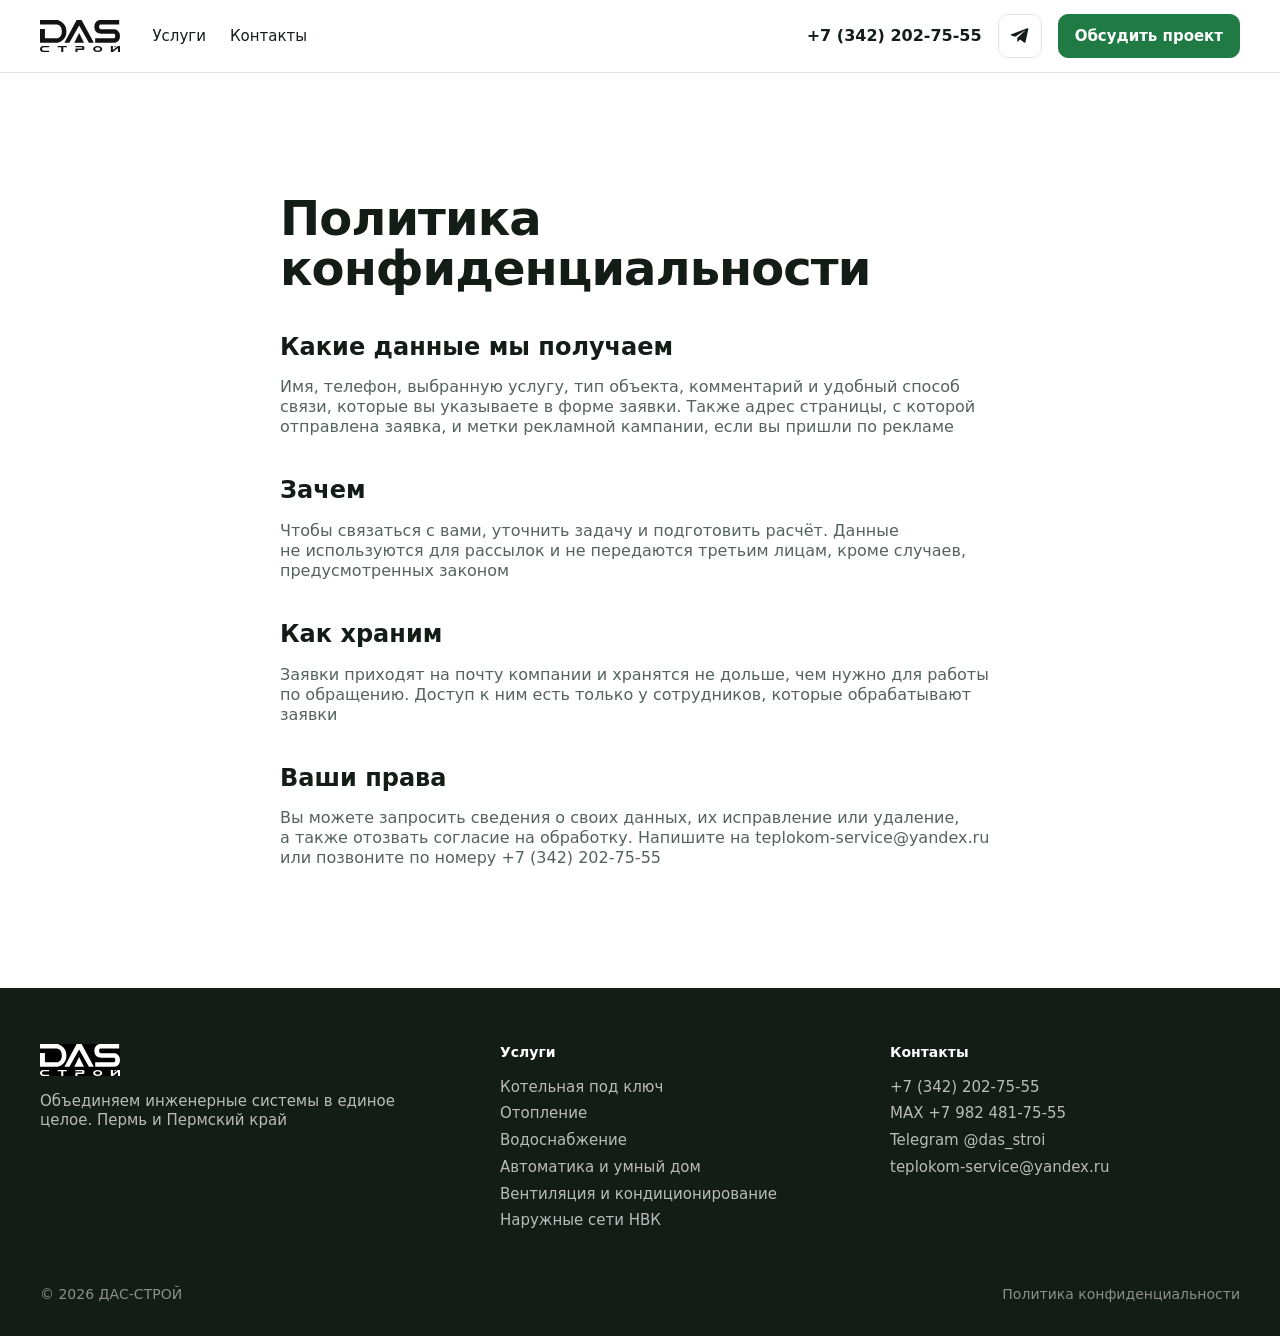
==== privacy/index.html @ c8a81f57 "Главная по ТЗ 2 и шесть страниц направлений, форма заявки, политика конфиденциальности" ====
<!doctype html>
<html lang="ru">
<head>
<meta charset="utf-8">
<meta name="viewport" content="width=device-width, initial-scale=1">
<meta name="robots" content="noindex, nofollow">
<meta http-equiv="Content-Security-Policy" content="default-src 'self'; script-src 'self'; style-src 'self' https://fonts.googleapis.com; font-src https://fonts.gstatic.com; img-src 'self' data:; connect-src 'self'; form-action 'self'; base-uri 'self'; object-src 'none'">
<meta name="referrer" content="strict-origin-when-cross-origin">
<title>Политика конфиденциальности: ДАС-СТРОЙ</title>
<meta name="description" content="Как ДАС-СТРОЙ обрабатывает персональные данные из заявок на сайте">
<link rel="canonical" href="https://das-stroi.ru/privacy/">
<meta property="og:type" content="website">
<meta property="og:site_name" content="ДАС-СТРОЙ">
<meta property="og:locale" content="ru_RU">
<meta property="og:title" content="Политика конфиденциальности: ДАС-СТРОЙ">
<meta property="og:description" content="Как ДАС-СТРОЙ обрабатывает персональные данные из заявок на сайте">
<meta property="og:url" content="https://das-stroi.ru/privacy/">
<meta property="og:image" content="https://das-stroi.ru/og.jpg">
<meta property="og:image:width" content="1200">
<meta property="og:image:height" content="630">
<meta property="og:image:alt" content="ДАС-СТРОЙ: Объединяем инженерные системы в единое целое">
<meta name="twitter:card" content="summary_large_image">
<link rel="icon" href="../favicon.svg" type="image/svg+xml">
<link rel="preconnect" href="https://fonts.googleapis.com">
<link rel="preconnect" href="https://fonts.gstatic.com" crossorigin>
<link rel="stylesheet" href="https://fonts.googleapis.com/css2?family=Manrope:wght@400;500;600;700&display=swap">
<link rel="stylesheet" href="../assets/style.css?v=mwm0owv3">
<script type="application/ld+json">{"@context":"https://schema.org","@graph":[{"@type":"HomeAndConstructionBusiness","@id":"https://das-stroi.ru/#org","name":"ДАС-СТРОЙ","url":"https://das-stroi.ru/","logo":"https://das-stroi.ru/LogonoFields2.svg","image":"https://das-stroi.ru/og.jpg","telephone":"+73422027555","email":"teplokom-service@yandex.ru","areaServed":"Пермский край","address":{"@type":"PostalAddress","addressLocality":"Пермь","addressCountry":"RU"},"sameAs":["https://t.me/das_stroi","https://t.me/das_stroi_perm"]}]}</script>
<script src="../assets/main.js?v=mwm0owv3" defer></script>
</head>
<body><header class="hdr">
  <div class="wrap hdr-in">
    <a class="logo" href="../" aria-label="ДАС-СТРОЙ, на главную"><img src="../LogonoFields2.svg" alt="ДАС-СТРОЙ" width="80" height="32"></a>
    <nav class="nav" aria-label="Основное меню"><a href="../#services">Услуги</a><a href="../#contacts">Контакты</a></nav>
    <div class="hdr-r">
      <a class="hdr-ph" href="tel:+73422027555">+7 (342) 202-75-55</a>
      <a class="ico hdr-tg" href="https://t.me/das_stroi" target="_blank" rel="noopener noreferrer" aria-label="Написать в Telegram"><svg viewBox="0 0 24 24" fill="currentColor" aria-hidden="true"><path d="M21.9 4.3 18.7 19c-.2 1-.9 1.3-1.8.8l-4.9-3.6-2.4 2.3c-.3.3-.5.5-1 .5l.3-5 9.1-8.2c.4-.4-.1-.6-.6-.2L6.3 13 1.5 11.5c-1-.3-1-1 .2-1.5L20.6 2.8c.9-.3 1.6.2 1.3 1.5z"/></svg></a>
      <a class="btn btn-p" href="../#contacts">Обсудить проект</a>
      <a class="ico burger-call burger" href="tel:+73422027555" aria-label="Позвонить +7 (342) 202-75-55"><svg viewBox="0 0 24 24" fill="none" stroke="currentColor" stroke-width="1.75" stroke-linecap="round" stroke-linejoin="round" aria-hidden="true"><path d="M22 16.9v3a2 2 0 0 1-2.2 2 19.8 19.8 0 0 1-8.6-3 19.5 19.5 0 0 1-6-6A19.8 19.8 0 0 1 2.1 4.2 2 2 0 0 1 4.1 2h3a2 2 0 0 1 2 1.7c.1 1 .4 1.9.7 2.8a2 2 0 0 1-.5 2.1L8.1 9.9a16 16 0 0 0 6 6l1.3-1.3a2 2 0 0 1 2.1-.4c.9.3 1.8.6 2.8.7a2 2 0 0 1 1.7 2z"/></svg></a>
      <button class="ico burger" type="button" aria-label="Открыть меню" aria-expanded="false" aria-controls="mm" data-mm-open><svg viewBox="0 0 24 24" fill="none" stroke="currentColor" stroke-width="1.75" stroke-linecap="round" aria-hidden="true"><path d="M4 7h16M4 12h16M4 17h16"/></svg></button>
    </div>
  </div>
</header>
<div class="mm" id="mm" aria-hidden="true" inert role="dialog" aria-label="Меню">
  <div class="mm-top"><a class="logo" href="../"><img src="../LogonoFields2.svg" alt="ДАС-СТРОЙ" width="80" height="32"></a><button class="ico" type="button" aria-label="Закрыть меню" data-mm-close><svg viewBox="0 0 24 24" fill="none" stroke="currentColor" stroke-width="1.75" stroke-linecap="round" aria-hidden="true"><path d="M6 6l12 12M18 6 6 18"/></svg></button></div>
  <nav class="mm-list" aria-label="Меню">
    <a href="../#services" data-mm-close>Услуги</a>
    <a class="sub" href="../uslugi/kotelnaya/" data-mm-close>Котельная под ключ</a>
    <a class="sub" href="../uslugi/otoplenie/" data-mm-close>Отопление</a>
    <a class="sub" href="../uslugi/vodosnabzhenie/" data-mm-close>Водоснабжение</a>
    <a class="sub" href="../uslugi/avtomatika/" data-mm-close>Автоматика и умный дом</a>
    <a class="sub" href="../uslugi/ventilyaciya/" data-mm-close>Вентиляция и кондиционирование</a>
    <a class="sub" href="../uslugi/naruzhnye-seti/" data-mm-close>Наружные сети НВК</a>
    <a href="../#contacts" data-mm-close>Контакты</a>
  </nav>
  <div class="mm-foot"><a class="btn btn-p" href="../#contacts" data-mm-close>Обсудить проект</a><a class="btn btn-s" href="tel:+73422027555"><svg viewBox="0 0 24 24" fill="none" stroke="currentColor" stroke-width="1.75" stroke-linecap="round" stroke-linejoin="round" aria-hidden="true"><path d="M22 16.9v3a2 2 0 0 1-2.2 2 19.8 19.8 0 0 1-8.6-3 19.5 19.5 0 0 1-6-6A19.8 19.8 0 0 1 2.1 4.2 2 2 0 0 1 4.1 2h3a2 2 0 0 1 2 1.7c.1 1 .4 1.9.7 2.8a2 2 0 0 1-.5 2.1L8.1 9.9a16 16 0 0 0 6 6l1.3-1.3a2 2 0 0 1 2.1-.4c.9.3 1.8.6 2.8.7a2 2 0 0 1 1.7 2z"/></svg>+7 (342) 202-75-55</a></div>
</div>
<main>
<section class="sec">
  <div class="wrap doc">
    <h1 class="h2">Политика конфиденциальности</h1>
    <h2>Какие данные мы получаем</h2>
    <p>Имя, телефон, выбранную услугу, тип объекта, комментарий и удобный способ связи, которые вы указываете в форме заявки. Также адрес страницы, с которой отправлена заявка, и метки рекламной кампании, если вы пришли по рекламе</p>
    <h2>Зачем</h2>
    <p>Чтобы связаться с вами, уточнить задачу и подготовить расчёт. Данные не используются для рассылок и не передаются третьим лицам, кроме случаев, предусмотренных законом</p>
    <h2>Как храним</h2>
    <p>Заявки приходят на почту компании и хранятся не дольше, чем нужно для работы по обращению. Доступ к ним есть только у сотрудников, которые обрабатывают заявки</p>
    <h2>Ваши права</h2>
    <p>Вы можете запросить сведения о своих данных, их исправление или удаление, а также отозвать согласие на обработку. Напишите на teplokom-service@yandex.ru или позвоните по номеру +7 (342) 202-75-55</p>
  </div>
</section>
</main>
<footer class="ftr">
  <div class="wrap">
    <div class="ftr-g">
      <div><a class="logo" href="../"><img src="../LogonoFields1.svg" alt="ДАС-СТРОЙ" width="80" height="32"></a><p>Объединяем инженерные системы в единое целое. Пермь и Пермский край</p></div>
      <div><h4>Услуги</h4><ul><li><a href="../uslugi/kotelnaya/">Котельная под ключ</a></li><li><a href="../uslugi/otoplenie/">Отопление</a></li><li><a href="../uslugi/vodosnabzhenie/">Водоснабжение</a></li><li><a href="../uslugi/avtomatika/">Автоматика и умный дом</a></li><li><a href="../uslugi/ventilyaciya/">Вентиляция и кондиционирование</a></li><li><a href="../uslugi/naruzhnye-seti/">Наружные сети НВК</a></li></ul></div>
      <div><h4>Контакты</h4><ul>
        <li><a href="tel:+73422027555">+7 (342) 202-75-55</a></li>
        <li><a href="tel:+79824817555">MAX +7 982 481-75-55</a></li>
        <li><a href="https://t.me/das_stroi" target="_blank" rel="noopener noreferrer">Telegram @das_stroi</a></li>
        <li><a href="mailto:teplokom-service@yandex.ru">teplokom-service@yandex.ru</a></li>
      </ul></div>
    </div>
    <div class="ftr-b"><span>© 2026 ДАС-СТРОЙ</span><a href="../privacy/">Политика конфиденциальности</a></div>
  </div>
</footer>
</body>
</html>
---- assets/style.css ----
*,*::before,*::after{box-sizing:border-box;margin:0;padding:0}
:root{
  --green:#1F7A43;--green-d:#17603A;--green-dark:#0F3D22;--orange:#C9640F;
  --ink:#141C18;--muted:#56635C;--line:#DDE4E0;--bg:#fff;--bg2:#F2F5F3;
  --gut:24px;--max:1600px;--hdr:64px;--r:16px;--vh:8px;
}
@media(min-width:768px){:root{--gut:40px;--hdr:72px}}
@media(min-width:1440px){:root{--gut:80px}}
html{overflow-x:clip;-webkit-text-size-adjust:100%;scroll-padding-top:calc(var(--hdr) + 16px)}
body{font:400 16px/1.25 Manrope,system-ui,sans-serif;color:var(--ink);background:var(--bg);overflow-x:clip;-webkit-font-smoothing:antialiased}
a{color:inherit;text-decoration:none;-webkit-tap-highlight-color:transparent}
img,svg{display:block;max-width:100%}
button,input,select,textarea{font:inherit;color:inherit}
button{cursor:pointer;-webkit-tap-highlight-color:transparent}
.wrap{width:100%;max-width:calc(var(--max) + var(--gut)*2);margin-inline:auto;padding-inline:var(--gut)}
.sr{position:absolute;width:1px;height:1px;overflow:hidden;clip:rect(0 0 0 0);white-space:nowrap}
:focus-visible{outline:2px solid var(--green);outline-offset:2px}

/* кнопки */
.btn{display:inline-flex;align-items:center;justify-content:center;gap:8px;height:48px;padding:0 24px;border-radius:10px;border:1.5px solid transparent;font-size:16px;font-weight:600;line-height:1;white-space:nowrap;transition:background-color .3s,color .3s,border-color .3s}
.btn-p{background:var(--green);border-color:var(--green);color:#fff}
.btn-s{background:transparent;border-color:var(--line);color:var(--ink)}
.btn-w{background:#fff;border-color:#fff;color:var(--ink)}
.btn-p:active{background:transparent;color:var(--green)}
.btn-s:active{border-color:var(--green);color:var(--green)}
.btn-w:active{color:var(--green)}
@media(hover:hover){
  .btn-p:hover{background:transparent;color:var(--green)}
  .btn-s:hover{border-color:var(--green);color:var(--green)}
  .btn-w:hover{color:var(--green)}
}
.btn svg{width:20px;height:20px;flex:none}

/* шапка */
.hdr{position:sticky;top:0;z-index:50;background:rgba(255,255,255,.92);-webkit-backdrop-filter:blur(12px);backdrop-filter:blur(12px);border-bottom:1px solid var(--line)}
.hdr-in{display:flex;align-items:center;gap:32px;height:var(--hdr)}
.logo img{height:28px;width:auto}
.nav{display:flex;gap:24px;font-size:15px;font-weight:500}
.nav a{transition:color .3s}
.nav a:active{color:var(--green)}
.hdr-r{display:flex;align-items:center;gap:16px;margin-left:auto}
.hdr-ph{font-size:16px;font-weight:600;transition:color .3s}
.hdr-ph:active{color:var(--green)}
.ico{display:inline-flex;align-items:center;justify-content:center;width:44px;height:44px;border-radius:10px;border:1.5px solid var(--line);color:var(--ink);transition:color .3s,border-color .3s}
.ico svg{width:20px;height:20px}
.ico:active{border-color:var(--green);color:var(--green)}
@media(hover:hover){.nav a:hover,.hdr-ph:hover{color:var(--green)}.ico:hover{border-color:var(--green);color:var(--green)}}
.hdr .btn{height:44px;padding:0 16px;font-size:15px}
.burger{display:none}
@media(min-width:768px){.logo img{height:32px}}
@media(max-width:1023px){.nav,.hdr-ph,.hdr-tg,.hdr .btn{display:none}.burger{display:inline-flex}}

/* мобильное меню */
.mm{position:fixed;inset:0;z-index:60;background:#fff;display:flex;flex-direction:column;height:calc(var(--vh)*100);padding:0 var(--gut) 24px;visibility:hidden;opacity:0;transition:opacity .3s,visibility .3s}
.mm.open{visibility:visible;opacity:1}
.mm-top{display:flex;align-items:center;justify-content:space-between;height:var(--hdr);flex:none}
.mm-list{display:flex;flex-direction:column;margin-top:16px;overflow:auto}
.mm-list a{display:flex;align-items:center;min-height:48px;font-size:18px;font-weight:600}
.mm-list a.sub{font-size:16px;font-weight:500;color:var(--muted);min-height:40px}
.mm-foot{margin-top:auto;display:flex;flex-direction:column;gap:8px;padding-top:24px}
.mm-foot .btn{width:100%}

/* типографика */
.h1{font-size:40px;font-weight:700;line-height:1.05;letter-spacing:-.02em}
.h2{font-size:32px;font-weight:700;line-height:1.1;letter-spacing:-.02em}
.h3{font-size:20px;font-weight:600;line-height:1.15;letter-spacing:-.01em}
.lead{font-size:16px;line-height:1.25;color:var(--muted)}
.eb{font-size:14px;color:var(--muted)}
.txt{color:var(--muted)}
@media(min-width:768px){.h1{font-size:56px;line-height:1.02}.h2{font-size:40px;line-height:1.05}.lead{font-size:18px;line-height:1.33}}
@media(min-width:1280px){.h1{font-size:72px;line-height:1}.h2{font-size:48px}}
@media(min-width:1680px){.h2{font-size:56px}}

/* секции */
.sec{padding-block:60px}
.alt{background:var(--bg2)}
@media(min-width:1024px){.sec{padding-block:120px}}
.sh{margin-bottom:40px;max-width:960px}
.sh .lead{margin-top:24px}
@media(min-width:768px){.hero .lead,.svc-g .lead{margin-top:32px}}
@media(min-width:1024px){.sh{margin-bottom:56px}.sh .lead{margin-top:32px}}

/* первый экран */
.hero{background:var(--bg2);overflow:clip}
.hero-g{display:grid;gap:32px;padding-top:48px}
.hero .eb{margin-bottom:24px}
.hero .lead{margin-top:24px;max-width:720px}
.hero-act{display:flex;flex-wrap:wrap;gap:8px;margin-top:32px}
.facts{display:flex;gap:40px;margin-top:48px;padding-bottom:8px}
.facts b{display:block;font-size:32px;font-weight:700;line-height:1;color:var(--green)}
.facts span{display:block;margin-top:8px;font-size:14px;color:var(--muted)}
.hero-ph{position:relative;height:360px}
.hero-ph img{position:absolute;bottom:0;left:50%;transform:translateX(-50%);height:100%;width:auto;max-width:none}
@media(max-width:767px){.hero-act .btn{width:100%}.facts{gap:24px}}
@media(min-width:1024px){
  .hero-g{grid-template-columns:1.45fr .55fr;align-items:end;padding-top:0}
  .hero-tx{padding-block:96px 120px}
  .hero .lead{margin-top:32px}
  .hero-act{margin-top:40px}
  .facts{margin-top:56px}
  .hero-ph{height:100%;min-height:560px}
}

/* карточки направлений */
.cards{display:grid;gap:16px}
@media(min-width:640px){.cards{grid-template-columns:repeat(2,1fr)}}
@media(min-width:1024px){.cards{grid-template-columns:repeat(3,1fr);gap:24px}}
.card{display:flex;flex-direction:column;border:1px solid var(--line);border-radius:var(--r);padding:8px;background:#fff;transition:border-color .3s}
.card-ph{aspect-ratio:4/3;border-radius:8px;overflow:hidden;background:var(--bg2)}
.card-ph img{width:100%;height:100%;object-fit:cover}
.card-ph.draw{display:flex;align-items:center;justify-content:center;color:var(--green)}
.card-ph.draw svg{width:45%;height:auto}
.card-b{display:flex;flex-direction:column;flex:1;padding:24px 16px 16px}
.card-b .txt{margin-top:16px}
.card-b .btn{margin-top:auto;align-self:flex-start}
.card-b .txt+.btn{margin-top:24px}
.card .btn{pointer-events:none}
.card:active{border-color:var(--green)}
.card:active .btn{border-color:var(--green);color:var(--green)}
@media(hover:hover){.card:hover{border-color:var(--green)}.card:hover .btn{border-color:var(--green);color:var(--green)}}
.card-b .grow{flex:1}

/* плитки: преимущества, этапы, подуслуги */
.tiles{display:grid;gap:16px}
@media(min-width:640px){.tiles{grid-template-columns:repeat(2,1fr)}}
@media(min-width:1024px){.tiles{grid-template-columns:repeat(3,1fr);gap:24px}}
.tile{background:#fff;border-radius:var(--r);padding:24px}
.alt .tile{background:#fff}
.sec:not(.alt) .tile{background:var(--bg2)}
@media(min-width:1024px){.tile{padding:32px}}
.tile .ic{width:28px;height:28px;color:var(--green);margin-bottom:24px}
.tile .txt{margin-top:16px}
.tile .num{display:block;font-size:32px;font-weight:700;line-height:1;color:var(--orange);margin-bottom:24px}
.tile-cta{display:flex;flex-direction:column;justify-content:space-between;gap:24px;background:var(--green-dark)!important;color:#fff}
.tile-cta .txt{color:rgba(255,255,255,.75)}
.tile-cta .btn{align-self:flex-start}

/* проекты */
.proj{display:grid;gap:24px;background:var(--bg2);border-radius:var(--r);padding:32px 24px}
.alt .proj{background:#fff}
.proj .lead{margin-top:24px}
@media(min-width:1024px){.proj{grid-template-columns:1fr auto;align-items:end;padding:56px}}

/* финальный блок с формой */
.cta{background:var(--green-dark);color:#fff}
.cta .lead,.cta .eb{color:rgba(255,255,255,.75)}
.cta-g{display:grid;gap:40px}
@media(min-width:1024px){.cta-g{grid-template-columns:1fr minmax(0,640px);gap:80px;align-items:start}}
.cta .lead{margin-top:24px}
@media(min-width:1024px){.cta .lead{margin-top:32px}}
.ct-list{display:grid;gap:8px;margin-top:40px}
.ct-row{display:flex;flex-direction:column;gap:4px;padding:16px 24px;border-radius:12px;background:rgba(255,255,255,.06);transition:background-color .3s}
.ct-row .l{font-size:14px;color:rgba(255,255,255,.6)}
.ct-row .v{font-size:18px;font-weight:600;word-break:break-word}
a.ct-row:active{background:rgba(255,255,255,.14)}
@media(hover:hover){a.ct-row:hover{background:rgba(255,255,255,.14)}}

.form{background:#fff;color:var(--ink);border-radius:var(--r);padding:32px 24px}
@media(min-width:768px){.form{padding:48px 40px}}
.form .h3{font-size:24px}
.form .sub{margin-top:8px;color:var(--muted)}
.fields{display:grid;gap:16px;margin-top:24px}
@media(min-width:640px){.fields{grid-template-columns:1fr 1fr}.f-wide{grid-column:1/-1}}
.f label,.f .lab{display:block;font-size:14px;font-weight:500;margin-bottom:8px}
.f input,.f select,.f textarea{width:100%;height:48px;padding:0 16px;border:1.5px solid var(--line);border-radius:10px;background:#fff;font-size:16px;transition:border-color .3s}
.f textarea{height:96px;padding:12px 16px;resize:vertical}
.f select{appearance:none;-webkit-appearance:none;background:#fff url("data:image/svg+xml,%3Csvg xmlns='http://www.w3.org/2000/svg' width='20' height='20' fill='none' stroke='%2356635C' stroke-width='1.75'%3E%3Cpath d='m5 8 5 5 5-5'/%3E%3C/svg%3E") no-repeat right 12px center;padding-right:40px}
.f input:focus,.f select:focus,.f textarea:focus{outline:none;border-color:var(--green)}
.f .err{display:none;margin-top:4px;font-size:14px;color:#B3261E}
.f.bad input{border-color:#B3261E}
.f.bad .err{display:block}
fieldset.f{border:0;min-width:0}
.chips{display:flex;flex-wrap:wrap;gap:8px}
.chip{position:relative}
.f .chip input{position:absolute;inset:0;width:100%;height:100%;opacity:0;margin:0;pointer-events:none}
.chip span{display:inline-flex;align-items:center;height:40px;padding:0 16px;border:1.5px solid var(--line);border-radius:10px;font-size:15px;font-weight:500;cursor:pointer;transition:border-color .3s,color .3s}
.chip input:checked+span{border-color:var(--green);color:var(--green)}
.chip input:focus-visible+span{outline:2px solid var(--green);outline-offset:2px}
@media(hover:hover){.chip span:hover{border-color:var(--green)}}
.agree{display:flex;gap:12px;align-items:flex-start;margin-top:24px;font-size:14px;color:var(--muted)}
.agree input{flex:none;width:20px;height:20px;margin-top:0;accent-color:var(--green)}
.agree a{color:var(--green);text-decoration:underline;text-underline-offset:2px}
.agree.bad{color:#B3261E}
.hp{position:absolute;left:-9999px;width:1px;height:1px;overflow:hidden}
.form .btn{width:100%;margin-top:24px}
.form .btn[disabled]{opacity:.6;pointer-events:none}
.status{margin-top:16px;font-size:15px;min-height:0}
.status.ok{color:var(--green)}
.status.fail{color:#B3261E}

/* подвал */
.ftr{background:var(--ink);color:rgba(255,255,255,.7);padding-block:56px 32px;font-size:15px}
.ftr-g{display:grid;gap:40px}
@media(min-width:768px){.ftr-g{grid-template-columns:1.2fr 1fr 1fr}}
.ftr .logo img{height:32px}
.ftr p{margin-top:16px;max-width:360px}
.ftr h4{font-size:14px;font-weight:600;color:#fff;margin-bottom:16px}
.ftr ul{list-style:none;display:grid;gap:8px}
.ftr a{transition:color .3s}
.ftr a:active{color:#fff}
@media(hover:hover){.ftr a:hover{color:#fff}}
.ftr-b{display:flex;flex-wrap:wrap;justify-content:space-between;gap:16px;margin-top:56px;font-size:14px;color:rgba(255,255,255,.5)}

/* страница услуги */
.crumbs{display:flex;flex-wrap:wrap;gap:8px;font-size:14px;color:var(--muted);padding-top:24px}
.crumbs a{transition:color .3s}
@media(hover:hover){.crumbs a:hover{color:var(--green)}}
.svc-hero{background:var(--bg2)}
.svc-g{display:grid;gap:32px;padding-block:32px 60px}
.svc-g .lead{margin-top:24px;max-width:720px}
.svc-ph{border-radius:var(--r);overflow:hidden;aspect-ratio:4/3;background:#fff}
.svc-ph img{width:100%;height:100%;object-fit:cover}
.svc-ph.draw{display:flex;align-items:center;justify-content:center;color:var(--green)}
.svc-ph.draw svg{width:40%}
@media(min-width:1024px){.svc-g{grid-template-columns:1fr 1fr;gap:80px;align-items:center;padding-block:56px 120px}.svc-g .lead{margin-top:32px}}

/* текст политики */
.doc{max-width:800px}
.doc h2{font-size:24px;font-weight:700;line-height:1.15;margin:40px 0 16px}
.doc p,.doc li{color:var(--muted);margin-top:8px}
.doc ul{padding-left:24px}
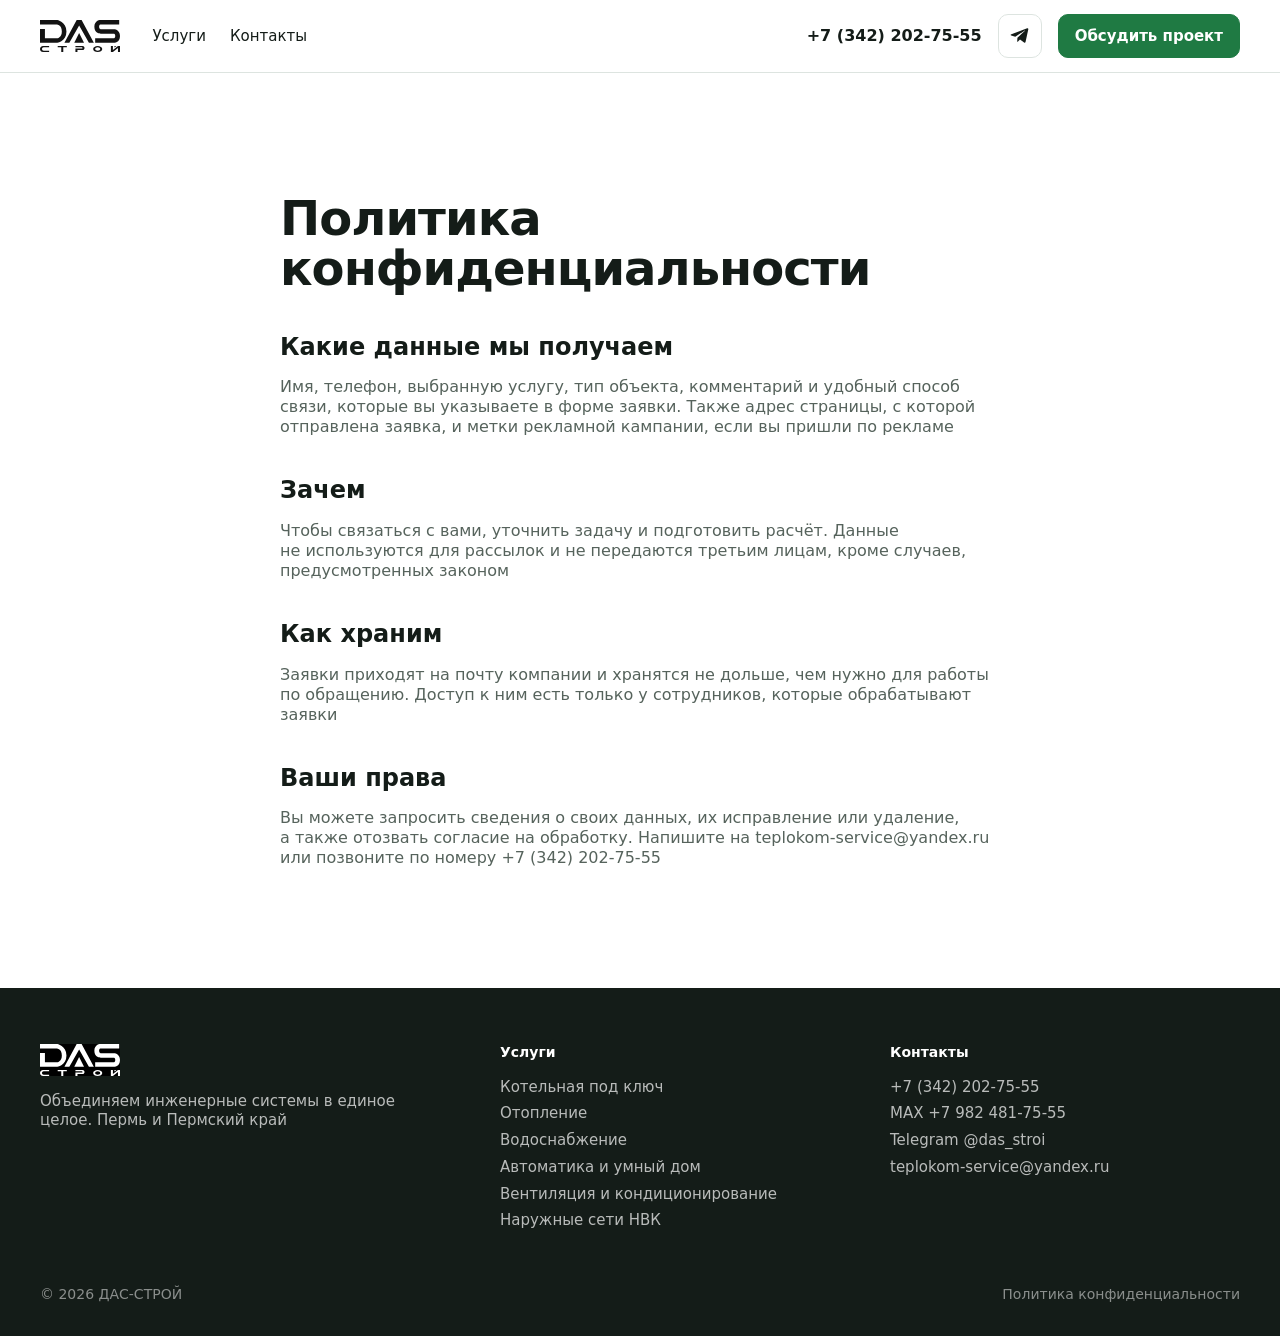
==== commit ae1bedbf: "Первый экран: тёмно-зелёный фон, мастер крупно справа за полосой направлений" ====
--- a/privacy/index.html
+++ b/privacy/index.html
@@ -24,9 +24,9 @@
 <link rel="preconnect" href="https://fonts.googleapis.com">
 <link rel="preconnect" href="https://fonts.gstatic.com" crossorigin>
 <link rel="stylesheet" href="https://fonts.googleapis.com/css2?family=Manrope:wght@400;500;600;700&display=swap">
-<link rel="stylesheet" href="../assets/style.css?v=mwm0owv3">
+<link rel="stylesheet" href="../assets/style.css?v=mwm5mju1">
 <script type="application/ld+json">{"@context":"https://schema.org","@graph":[{"@type":"HomeAndConstructionBusiness","@id":"https://das-stroi.ru/#org","name":"ДАС-СТРОЙ","url":"https://das-stroi.ru/","logo":"https://das-stroi.ru/LogonoFields2.svg","image":"https://das-stroi.ru/og.jpg","telephone":"+73422027555","email":"teplokom-service@yandex.ru","areaServed":"Пермский край","address":{"@type":"PostalAddress","addressLocality":"Пермь","addressCountry":"RU"},"sameAs":["https://t.me/das_stroi","https://t.me/das_stroi_perm"]}]}</script>
-<script src="../assets/main.js?v=mwm0owv3" defer></script>
+<script src="../assets/main.js?v=mwm5mju1" defer></script>
 </head>
 <body><header class="hdr">
   <div class="wrap hdr-in">
--- a/assets/style.css
+++ b/assets/style.css
@@ -41,7 +41,7 @@
 .hdr-r{display:flex;align-items:center;gap:16px;margin-left:auto}
 .hdr-ph{font-size:16px;font-weight:600;transition:color .3s}
 .hdr-ph:active{color:var(--green)}
-.ico{display:inline-flex;align-items:center;justify-content:center;width:44px;height:44px;border-radius:10px;border:1.5px solid var(--line);color:var(--ink);transition:color .3s,border-color .3s}
+.ico{background:#fff;display:inline-flex;align-items:center;justify-content:center;width:44px;height:44px;border-radius:10px;border:1.5px solid var(--line);color:var(--ink);transition:color .3s,border-color .3s}
 .ico svg{width:20px;height:20px}
 .ico:active{border-color:var(--green);color:var(--green)}
 @media(hover:hover){.nav a:hover,.hdr-ph:hover{color:var(--green)}.ico:hover{border-color:var(--green);color:var(--green)}}
@@ -61,85 +61,116 @@
 .mm-foot .btn{width:100%}
 
 /* типографика */
-.h1{font-size:40px;font-weight:700;line-height:1.05;letter-spacing:-.02em}
+.h1{font-size:40px;font-weight:700;line-height:1.05;letter-spacing:-.025em}
 .h2{font-size:32px;font-weight:700;line-height:1.1;letter-spacing:-.02em}
-.h3{font-size:20px;font-weight:600;line-height:1.15;letter-spacing:-.01em}
-.lead{font-size:16px;line-height:1.25;color:var(--muted)}
-.eb{font-size:14px;color:var(--muted)}
-.txt{color:var(--muted)}
-@media(min-width:768px){.h1{font-size:56px;line-height:1.02}.h2{font-size:40px;line-height:1.05}.lead{font-size:18px;line-height:1.33}}
+.h3{font-size:20px;font-weight:600;line-height:1.2;letter-spacing:-.01em}
+.lead{font-size:17px;line-height:1.3;color:var(--muted)}
+.eb{font-size:15px;font-weight:500;color:var(--green)}
+.txt{font-size:16px;line-height:1.25;color:var(--muted)}
+@media(min-width:768px){.h1{font-size:56px;line-height:1.02}.h2{font-size:40px;line-height:1.05}.lead{font-size:19px}.h3{font-size:22px}}
 @media(min-width:1280px){.h1{font-size:72px;line-height:1}.h2{font-size:48px}}
-@media(min-width:1680px){.h2{font-size:56px}}
-
-/* секции */
+@media(min-width:1680px){.h1{font-size:80px}.h2{font-size:56px}}
+
+/* секции: поле 120/60, шапка секции → контент 56/40 */
 .sec{padding-block:60px}
 .alt{background:var(--bg2)}
 @media(min-width:1024px){.sec{padding-block:120px}}
 .sh{margin-bottom:40px;max-width:960px}
 .sh .lead{margin-top:24px}
-@media(min-width:768px){.hero .lead,.svc-g .lead{margin-top:32px}}
-@media(min-width:1024px){.sh{margin-bottom:56px}.sh .lead{margin-top:32px}}
-
-/* первый экран */
-.hero{background:var(--bg2);overflow:clip}
-.hero-g{display:grid;gap:32px;padding-top:48px}
-.hero .eb{margin-bottom:24px}
-.hero .lead{margin-top:24px;max-width:720px}
+@media(min-width:768px){.sh .lead{margin-top:32px}}
+@media(min-width:1024px){.sh{margin-bottom:56px}}
+.sh-row{display:flex;flex-wrap:wrap;align-items:flex-end;justify-content:space-between;gap:24px;max-width:none}
+.sh-row>div{max-width:960px}
+
+/* первый экран: тёмно-зелёный, мастер справа стоит за полосой направлений */
+.hero{position:relative;background:var(--green-dark);color:#fff;overflow:clip;padding-bottom:24px}
+.hero .eb{color:#fff;margin-bottom:24px}
+.hero .lead{color:rgba(255,255,255,.78);margin-top:24px;max-width:640px}
+.hero-g{display:grid;padding-top:40px}
 .hero-act{display:flex;flex-wrap:wrap;gap:8px;margin-top:32px}
-.facts{display:flex;gap:40px;margin-top:48px;padding-bottom:8px}
-.facts b{display:block;font-size:32px;font-weight:700;line-height:1;color:var(--green)}
-.facts span{display:block;margin-top:8px;font-size:14px;color:var(--muted)}
-.hero-ph{position:relative;height:360px}
+.hero-ph{position:relative;height:340px;margin-top:24px;margin-bottom:-56px;pointer-events:none}
 .hero-ph img{position:absolute;bottom:0;left:50%;transform:translateX(-50%);height:100%;width:auto;max-width:none}
-@media(max-width:767px){.hero-act .btn{width:100%}.facts{gap:24px}}
+@media(max-width:767px){.hero-act .btn{width:100%}}
+@media(min-width:768px){.hero .lead{margin-top:32px}.hero-act{margin-top:40px}.hero-ph{height:460px}}
 @media(min-width:1024px){
-  .hero-g{grid-template-columns:1.45fr .55fr;align-items:end;padding-top:0}
-  .hero-tx{padding-block:96px 120px}
-  .hero .lead{margin-top:32px}
-  .hero-act{margin-top:40px}
-  .facts{margin-top:56px}
-  .hero-ph{height:100%;min-height:560px}
-}
-
-/* карточки направлений */
+  .hero{padding-bottom:40px}
+  .hero-g{grid-template-columns:minmax(0,1fr) minmax(0,1fr);align-items:stretch;padding-top:0;min-height:min(calc(var(--vh)*100 - var(--hdr) - 160px),640px)}
+  .hero-tx{position:relative;z-index:1;padding-block:96px 120px;align-self:center}
+  .hero-ph{height:auto;margin:0 0 -56px}
+  .hero-ph img{height:calc(100% - 40px);left:auto;right:0;transform:none}
+}
+@media(min-width:1280px){.hero-g{grid-template-columns:minmax(0,1.3fr) minmax(0,.7fr)}.hero-ph img{right:-40px}}
+@media(min-width:1680px){.hero-g{min-height:min(calc(var(--vh)*100 - var(--hdr) - 160px),760px)}}
+.btn-o{background:transparent;border-color:rgba(255,255,255,.4);color:#fff}
+.btn-o:active{background:#fff;border-color:#fff;color:var(--ink)}
+@media(hover:hover){.btn-o:hover{background:#fff;border-color:#fff;color:var(--ink)}}
+/* полоса направлений внизу первого экрана */
+.dirs{position:relative;z-index:2;display:grid;grid-template-columns:repeat(2,minmax(0,1fr));gap:8px}
+.dirs a{display:flex;align-items:center;gap:12px;min-height:64px;padding:12px 16px;background:#fff;color:var(--ink);border:1px solid #fff;border-radius:12px;font-size:15px;font-weight:600;line-height:1.2;transition:border-color .3s,color .3s}
+.dirs svg{flex:none;width:24px;height:24px;color:var(--green)}
+.dirs a:active{border-color:var(--green);color:var(--green)}
+@media(hover:hover){.dirs a:hover{border-color:var(--green);color:var(--green)}}
+@media(max-width:767px){.dirs a{flex-direction:column;align-items:flex-start;gap:12px;padding:16px;font-size:14px}}
+@media(min-width:768px){.dirs{grid-template-columns:repeat(3,minmax(0,1fr))}}
+@media(min-width:1280px){.dirs{grid-template-columns:repeat(6,minmax(0,1fr))}.dirs a{flex-direction:column;align-items:flex-start;justify-content:space-between;min-height:120px;padding:24px;gap:16px}.dirs svg{width:28px;height:28px}}
+
+/* карточки направлений: фото во всю ширину, текст с полем 24/32 */
 .cards{display:grid;gap:16px}
 @media(min-width:640px){.cards{grid-template-columns:repeat(2,1fr)}}
 @media(min-width:1024px){.cards{grid-template-columns:repeat(3,1fr);gap:24px}}
-.card{display:flex;flex-direction:column;border:1px solid var(--line);border-radius:var(--r);padding:8px;background:#fff;transition:border-color .3s}
-.card-ph{aspect-ratio:4/3;border-radius:8px;overflow:hidden;background:var(--bg2)}
+.card{display:flex;flex-direction:column;border:1px solid var(--line);border-radius:var(--r);overflow:hidden;background:#fff;transition:border-color .3s}
+.card-ph{aspect-ratio:16/10;background:var(--bg2);overflow:hidden}
 .card-ph img{width:100%;height:100%;object-fit:cover}
 .card-ph.draw{display:flex;align-items:center;justify-content:center;color:var(--green)}
-.card-ph.draw svg{width:45%;height:auto}
-.card-b{display:flex;flex-direction:column;flex:1;padding:24px 16px 16px}
+.card-ph.draw svg{width:40%;height:auto}
+.card-b{display:flex;flex-direction:column;flex:1;padding:24px}
+@media(min-width:1024px){.card-b{padding:32px}}
 .card-b .txt{margin-top:16px}
-.card-b .btn{margin-top:auto;align-self:flex-start}
-.card-b .txt+.btn{margin-top:24px}
+.tags{list-style:none;display:flex;flex-wrap:wrap;gap:8px;margin-top:24px}
+.tags li{display:inline-flex;align-items:center;height:32px;padding:0 12px;border-radius:8px;background:var(--bg2);font-size:14px;font-weight:500;color:var(--ink)}
+.card-b .tags{flex:1;align-content:flex-start}
+.card-b .btn{align-self:flex-start;margin-top:24px}
 .card .btn{pointer-events:none}
 .card:active{border-color:var(--green)}
 .card:active .btn{border-color:var(--green);color:var(--green)}
 @media(hover:hover){.card:hover{border-color:var(--green)}.card:hover .btn{border-color:var(--green);color:var(--green)}}
-.card-b .grow{flex:1}
-
-/* плитки: преимущества, этапы, подуслуги */
-.tiles{display:grid;gap:16px}
+
+/* плитки: преимущества, этапы, подуслуги — поле 24/32, иконка/номер → заголовок 24, заголовок → текст 16 */
+.tiles{list-style:none;display:grid;gap:16px}
 @media(min-width:640px){.tiles{grid-template-columns:repeat(2,1fr)}}
 @media(min-width:1024px){.tiles{grid-template-columns:repeat(3,1fr);gap:24px}}
 .tile{background:#fff;border-radius:var(--r);padding:24px}
-.alt .tile{background:#fff}
 .sec:not(.alt) .tile{background:var(--bg2)}
 @media(min-width:1024px){.tile{padding:32px}}
-.tile .ic{width:28px;height:28px;color:var(--green);margin-bottom:24px}
+.tile .ic{width:32px;height:32px;color:var(--green);margin-bottom:24px}
 .tile .txt{margin-top:16px}
-.tile .num{display:block;font-size:32px;font-weight:700;line-height:1;color:var(--orange);margin-bottom:24px}
-.tile-cta{display:flex;flex-direction:column;justify-content:space-between;gap:24px;background:var(--green-dark)!important;color:#fff}
-.tile-cta .txt{color:rgba(255,255,255,.75)}
-.tile-cta .btn{align-self:flex-start}
-
-/* проекты */
-.proj{display:grid;gap:24px;background:var(--bg2);border-radius:var(--r);padding:32px 24px}
-.alt .proj{background:#fff}
-.proj .lead{margin-top:24px}
-@media(min-width:1024px){.proj{grid-template-columns:1fr auto;align-items:end;padding:56px}}
+.tile .num{display:block;font-size:40px;font-weight:700;line-height:1;letter-spacing:-.02em;color:var(--orange);margin-bottom:24px}
+.tile-cta{display:flex;flex-direction:column;justify-content:flex-start;align-items:flex-start;gap:24px;background:var(--green-dark)!important;color:#fff}
+
+/* почему: слева заголовок и цифры, справа преимущества */
+.why-g{display:grid;gap:40px}
+.why-l .lead{margin-top:24px}
+.facts{display:grid;grid-template-columns:repeat(3,auto);justify-content:start;gap:32px;margin-top:40px}
+.facts dt{font-size:40px;font-weight:700;line-height:1;letter-spacing:-.02em;color:var(--green)}
+.facts dd{margin-top:8px;font-size:15px;color:var(--muted)}
+.adv{display:grid;gap:16px}
+@media(min-width:640px){.adv{grid-template-columns:repeat(2,1fr)}}
+@media(min-width:768px){.why-l .lead{margin-top:32px}.facts{gap:56px;margin-top:56px}.facts dt{font-size:56px}}
+@media(min-width:1024px){.why-g{grid-template-columns:5fr 7fr;gap:80px;align-items:start}.adv{gap:24px}.why-l{position:sticky;top:calc(var(--hdr) + 40px)}}
+
+/* галерея работ: сетка на десктопе, лента на телефоне */
+.gal{display:grid;grid-template-columns:repeat(3,1fr);gap:24px}
+.gal-i{position:relative;display:block;border-radius:var(--r);overflow:hidden;aspect-ratio:4/3;background:var(--bg2)}
+.gal-i img{width:100%;height:100%;object-fit:cover}
+.gal-i span{position:absolute;left:16px;bottom:16px;max-width:calc(100% - 32px);padding:8px 12px;border-radius:8px;background:rgba(255,255,255,.94);font-size:14px;font-weight:600;line-height:1.2;transition:color .3s}
+.gal-i:active span{color:var(--green)}
+@media(hover:hover){.gal-i:hover span{color:var(--green)}}
+@media(max-width:1023px){.gal{grid-template-columns:repeat(2,1fr);gap:16px}}
+@media(max-width:639px){
+  .gal{display:flex;gap:8px;overflow-x:auto;scroll-snap-type:x mandatory;overscroll-behavior-x:contain;margin-inline:calc(var(--gut)*-1);padding-inline:var(--gut);scroll-padding-inline:var(--gut);scrollbar-width:none}
+  .gal::-webkit-scrollbar{display:none}
+  .gal-i{flex:0 0 82%;scroll-snap-align:start}
+}
 
 /* финальный блок с формой */
 .cta{background:var(--green-dark);color:#fff}
@@ -219,3 +250,6 @@
 .doc h2{font-size:24px;font-weight:700;line-height:1.15;margin:40px 0 16px}
 .doc p,.doc li{color:var(--muted);margin-top:8px}
 .doc ul{padding-left:24px}
+
+/* крупный h1 на широких экранах: просвет строк растёт, отступ до подзаголовка тоже */
+@media(min-width:1680px){.hero .lead,.svc-g .lead{margin-top:40px}}
